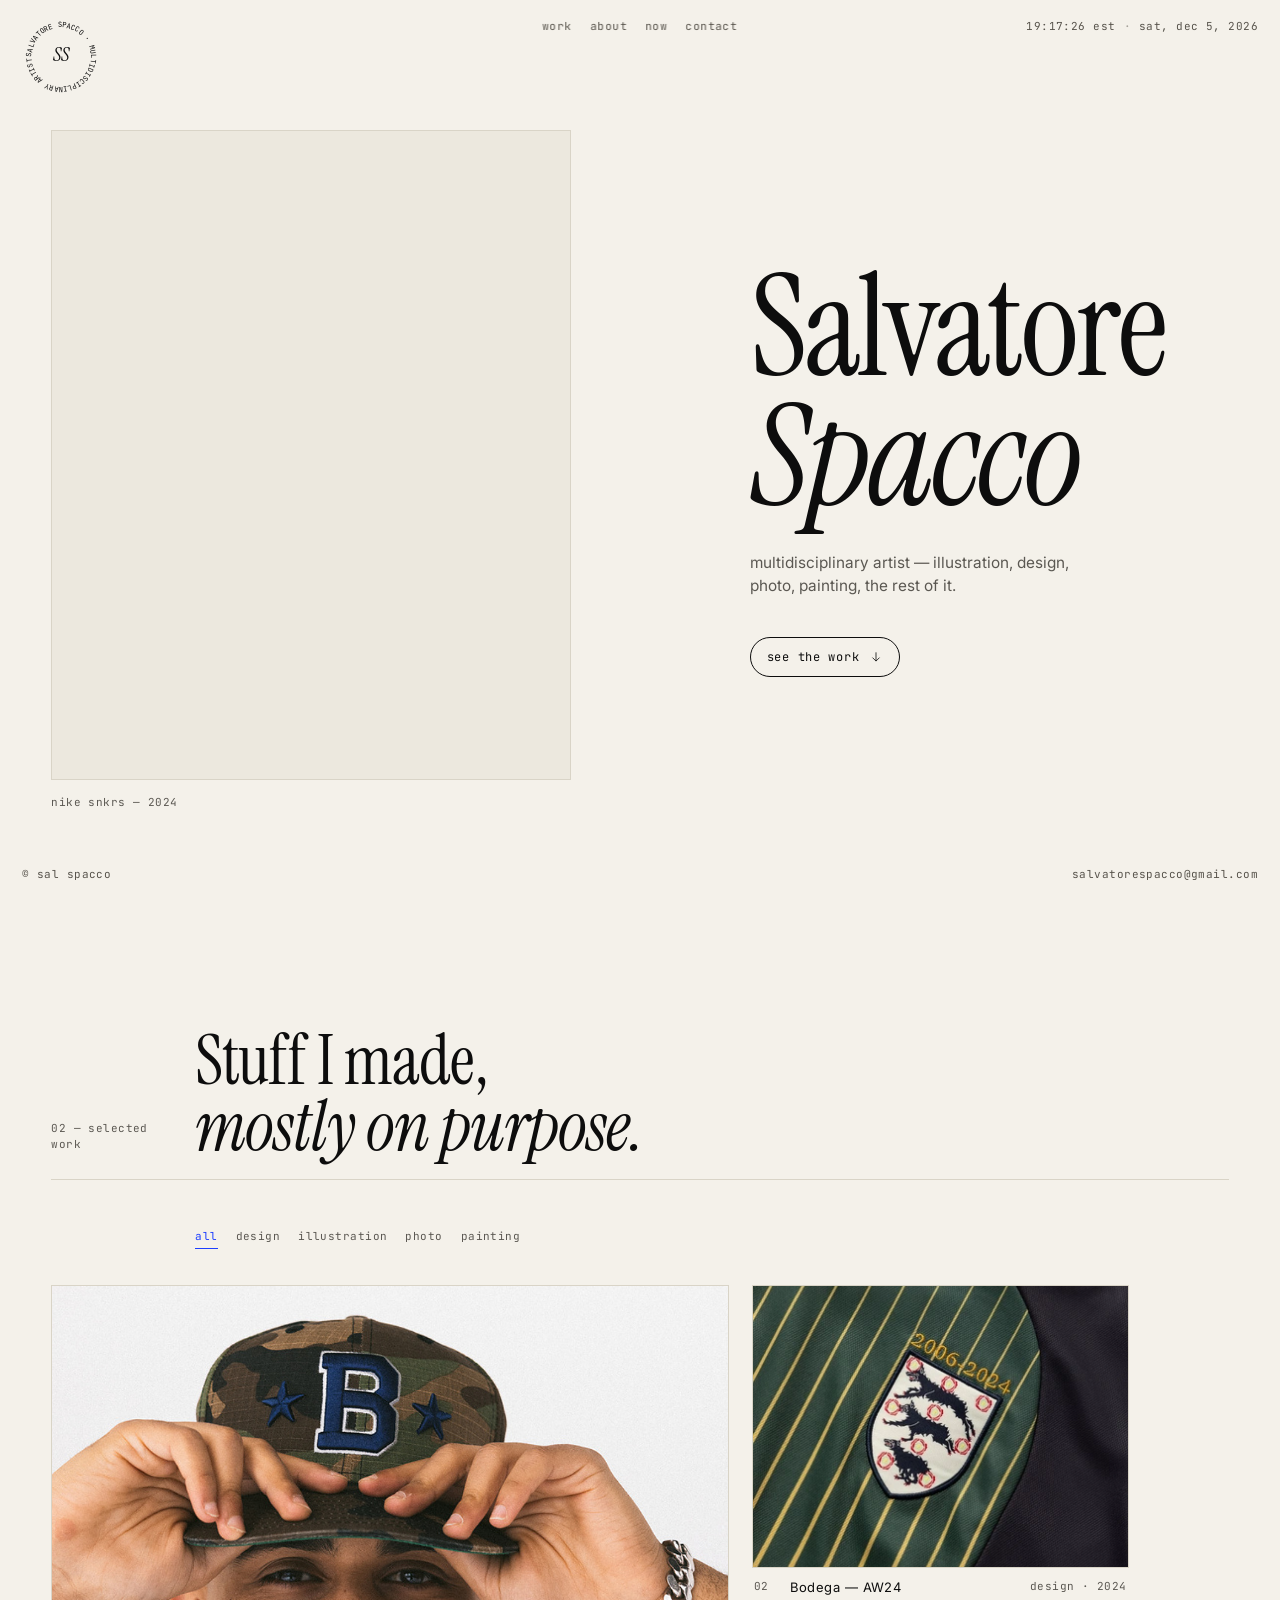
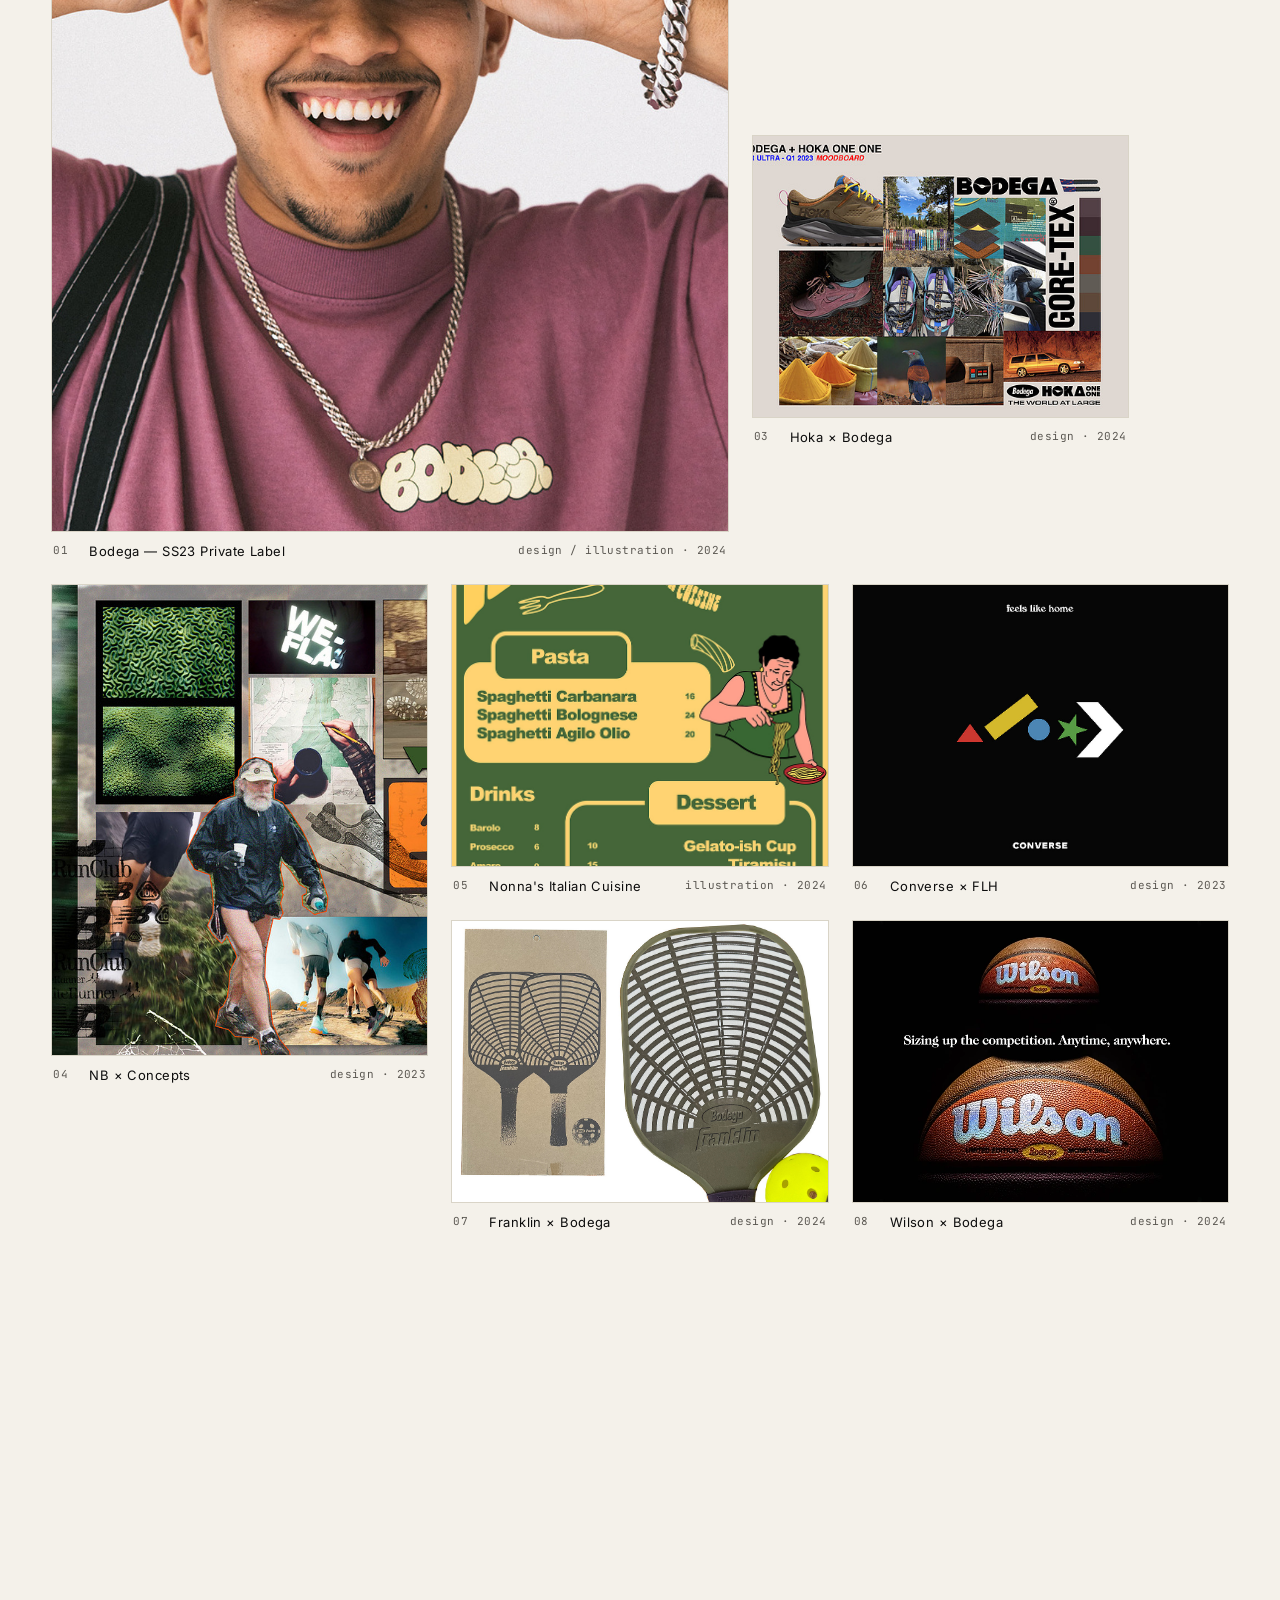
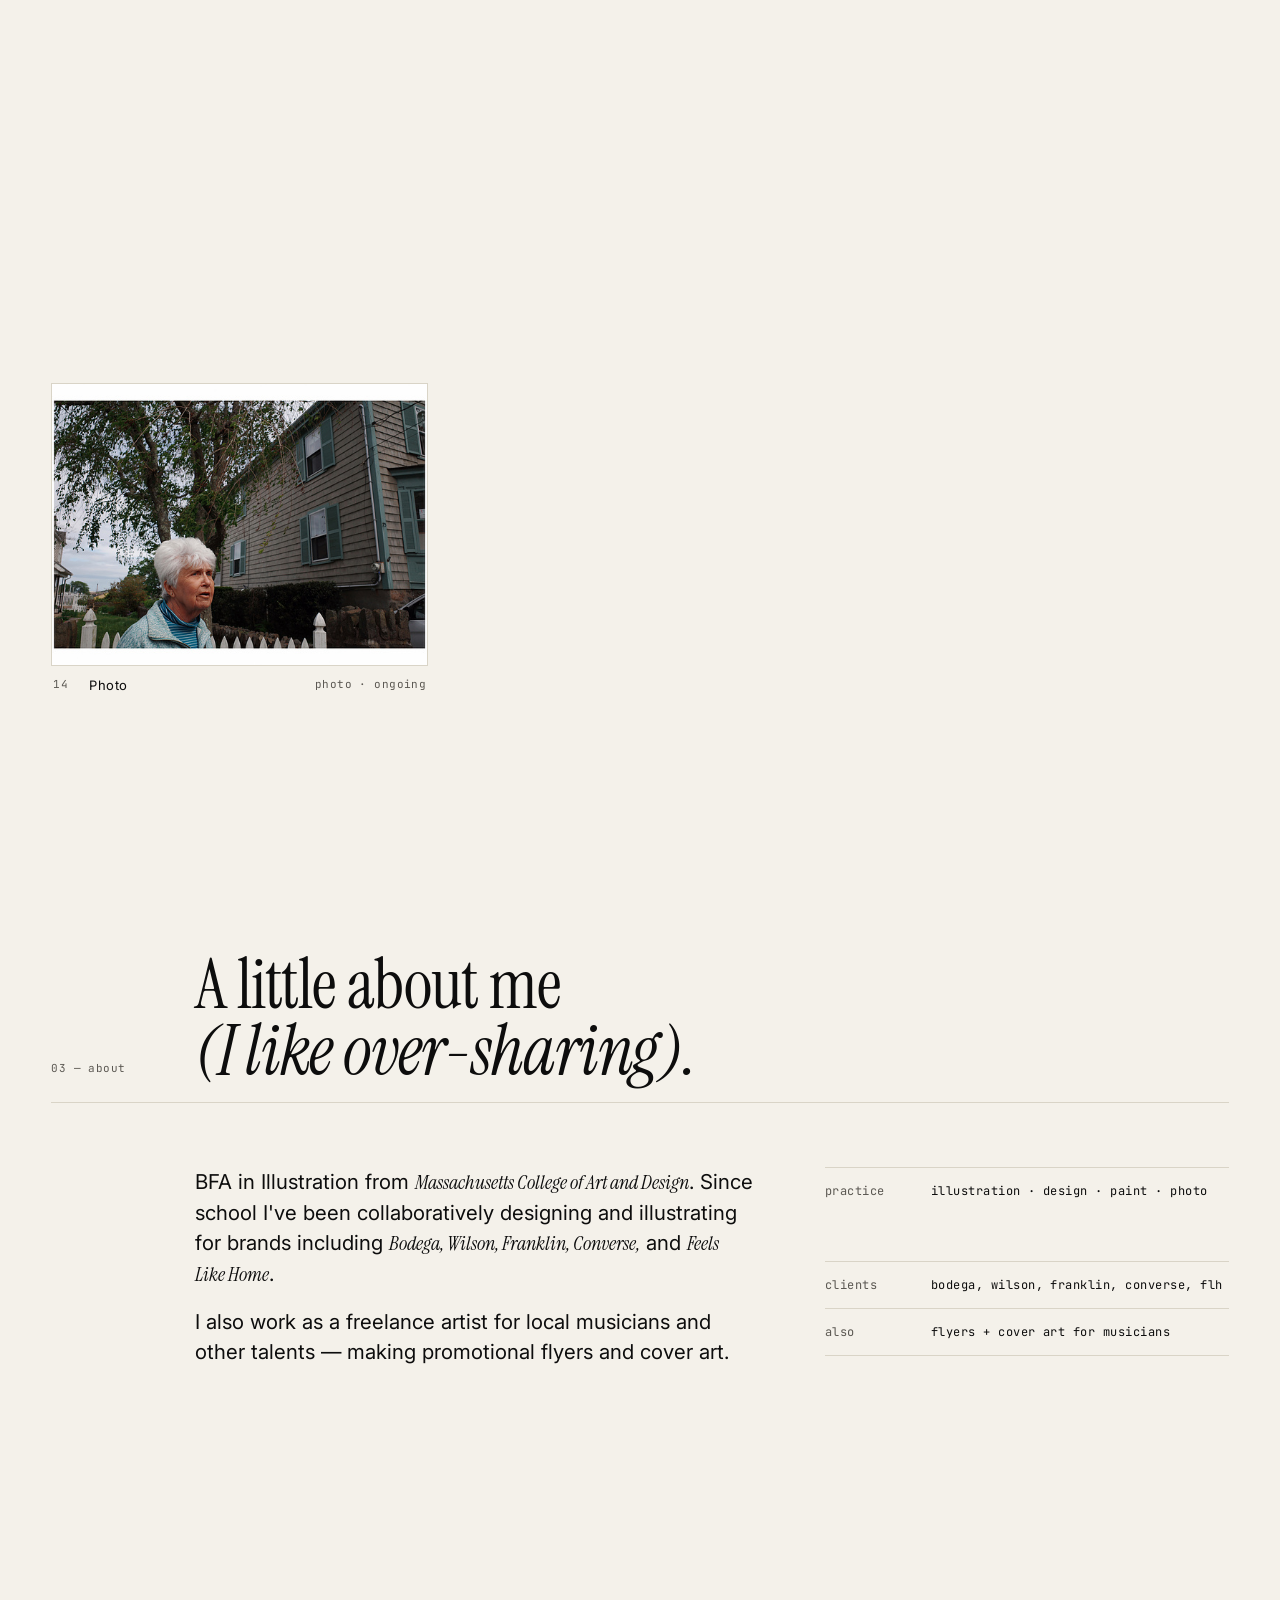
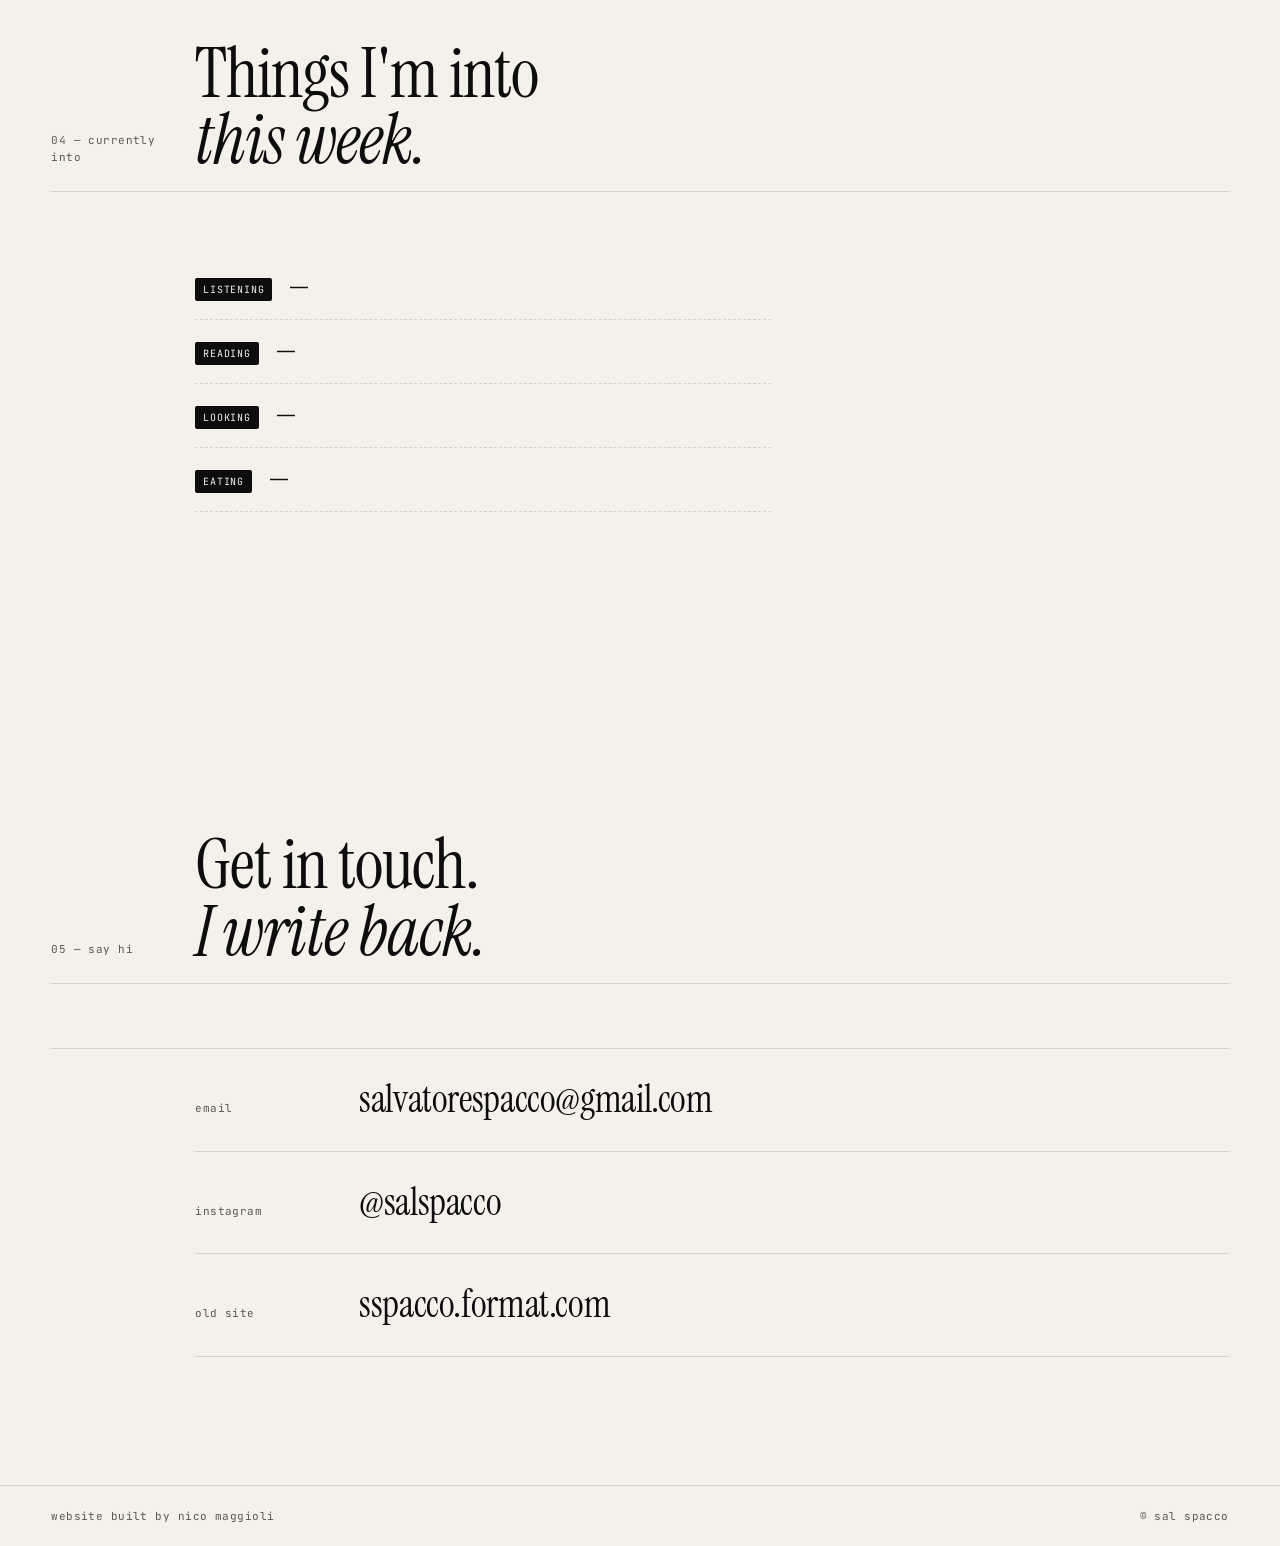
==== project.html @ c77a5cf7 "Add project detail pages, footer credit, and widow prevention - project.html template + projects.js " ====
<!doctype html>
<html lang="en">
<head>
<meta charset="utf-8" />
<meta name="viewport" content="width=device-width, initial-scale=1" />
<title>Project — Salvatore Spacco</title>
<link rel="preconnect" href="https://fonts.googleapis.com">
<link rel="preconnect" href="https://fonts.gstatic.com" crossorigin>
<link href="https://fonts.googleapis.com/css2?family=Inter:wght@300;400;500;700&family=JetBrains+Mono:wght@400;500&family=Instrument+Serif:ital@0;1&display=swap" rel="stylesheet">
<link rel="stylesheet" href="style.css" />
</head>
<body class="is-project">

<a href="index.html#top" class="logo" aria-label="home">
  <svg viewBox="0 0 100 100" aria-hidden="true">
    <defs>
      <path id="circle-path" d="M 50,50 m -38,0 a 38,38 0 1,1 76,0 a 38,38 0 1,1 -76,0" />
    </defs>
    <text class="logo-text">
      <textPath href="#circle-path" startOffset="0">SALVATORE SPACCO · MULTIDISCIPLINARY ARTIST · </textPath>
    </text>
    <text x="50" y="55" text-anchor="middle" class="logo-mark">SS</text>
  </svg>
</a>

<header class="micro top-right">
  <span id="clock">--:--:-- EST</span>
  <span class="dot">·</span>
  <span id="today">—</span>
</header>

<nav class="micro top-center">
  <a href="index.html#work">work</a>
  <a href="index.html#about">about</a>
  <a href="index.html#now">now</a>
  <a href="index.html#contact">contact</a>
</nav>

<aside class="micro bottom-right">
  <span><a href="mailto:salvatorespacco@gmail.com">salvatorespacco@gmail.com</a></span>
</aside>


<!-- ============ PROJECT HEAD ============ -->
<section class="p-head">
  <a class="p-back micro" href="index.html#work">← back to work</a>
  <h1 id="p-title" class="p-title">—</h1>
  <p id="p-meta" class="p-metaline micro">—</p>
  <p id="p-desc" class="p-desc">—</p>
</section>


<!-- ============ GALLERY ============ -->
<section id="p-gallery" class="p-gallery"></section>


<!-- ============ PREV / NEXT ============ -->
<section class="p-nav">
  <a id="p-prev" class="p-arrow" href="#">
    <span class="micro">← prev</span>
    <span id="p-prev-name" class="p-arrow-name">—</span>
  </a>
  <span id="p-counter" class="micro p-count">— / —</span>
  <a id="p-next" class="p-arrow p-arrow-r" href="#">
    <span class="micro">next →</span>
    <span id="p-next-name" class="p-arrow-name">—</span>
  </a>
</section>


<!-- ============ FOOTER (credit) ============ -->
<footer class="site-foot micro">
  <span>website built by <a href="https://nicomaggioli.com" target="_blank" rel="noopener">Nico Maggioli</a></span>
  <span>© sal spacco</span>
</footer>


<script src="projects.js"></script>
<script src="script.js"></script>
<script>renderProject();</script>
</body>
</html>
---- style.css ----
/* ============================================================
   sspacco — peeled-back, muted, a little crude.
   palette + type
   ============================================================ */
:root {
  --bg: #f4f1ea;          /* off-white, warm */
  --ink: #0d0d0d;         /* near-black */
  --ink-2: #5b5852;       /* muted secondary */
  --line: #d9d4c7;        /* hairline */
  --accent: #1d3fff;      /* one quiet-loud accent (Veneno blue) */
  --paper: #ece8de;       /* card paper */

  --serif: "Instrument Serif", "Times New Roman", serif;
  --sans:  "Inter", -apple-system, "Helvetica Neue", Helvetica, Arial, sans-serif;
  --mono:  "JetBrains Mono", ui-monospace, "SF Mono", Menlo, monospace;

  --pad: clamp(20px, 4vw, 56px);
}

* { box-sizing: border-box; }
html, body { margin: 0; padding: 0; }

html { scroll-behavior: smooth; }

body {
  background: var(--bg);
  color: var(--ink);
  font-family: var(--sans);
  font-weight: 400;
  font-size: 16px;
  line-height: 1.5;
  -webkit-font-smoothing: antialiased;
  text-rendering: optimizeLegibility;
  overflow-x: hidden;
}

p, li, dd, .tag, .kicker { text-wrap: pretty; }
h1, h2, h3, .hero-title h1, .section-head h2 { text-wrap: balance; }

a { color: inherit; text-decoration: none; transition: color 150ms ease; }
a:hover { color: var(--accent); }

img { max-width: 100%; display: block; }
ul { list-style: none; padding: 0; margin: 0; }
em { font-family: var(--serif); font-style: italic; font-weight: 400; }

/* ============================================================
   micro corner type — quiet but present
   ============================================================ */
.micro {
  font-family: var(--mono);
  font-size: 11px;
  letter-spacing: 0.04em;
  text-transform: lowercase;
  color: var(--ink-2);
}
.micro a { color: var(--ink-2); }
.micro a:hover { color: var(--accent); }

.top-right, .top-center, .bottom-left, .bottom-right {
  position: fixed;
  z-index: 50;
  padding: 18px 22px;
  mix-blend-mode: multiply;
}
.top-right  { top: 0; right: 0; display: flex; gap: 8px; align-items: center; }
.top-center { top: 0; left: 50%; transform: translateX(-50%);
              display: flex; gap: 18px; }
.bottom-left  { bottom: 0; left: 0; }
.bottom-right { bottom: 0; right: 0; }

.dot { opacity: 0.5; }

.blink { color: #c0392b; animation: blink 1.6s ease-in-out infinite; }
@keyframes blink { 0%, 100% { opacity: 1; } 50% { opacity: 0.25; } }

/* ============================================================
   circular logo — clickable home
   ============================================================ */
.logo {
  position: fixed;
  top: 18px; left: 22px;
  width: 78px; height: 78px;
  z-index: 60;
  display: block;
  animation: spin 28s linear infinite;
}
.logo:hover { animation-duration: 6s; }
@keyframes spin { to { transform: rotate(360deg); } }

.logo svg { width: 100%; height: 100%; }
.logo-text { font-family: var(--mono); font-size: 9.2px; letter-spacing: 0.04em; fill: var(--ink); }
.logo-mark { font-family: var(--serif); font-style: italic; font-size: 26px; fill: var(--ink); }

/* ============================================================
   HERO — off-center, lots of empty space
   ============================================================ */
.hero {
  min-height: 100vh;
  padding: 120px var(--pad) 80px;
  display: grid;
  grid-template-columns: 1.1fr 1fr;
  gap: clamp(24px, 5vw, 80px);
  align-items: center;
}

.hero-stack { position: relative; }

.hero-video {
  position: relative;
  aspect-ratio: 4 / 5;
  width: 100%;
  max-width: 520px;
  background: var(--paper);
  border: 1px solid var(--line);
  overflow: hidden;
}
.hero-video video {
  width: 100%; height: 100%;
  object-fit: cover;
  display: block;
}

.hero-meta {
  margin-top: 14px;
  display: flex; justify-content: space-between;
  font-family: var(--mono); font-size: 11px;
  color: var(--ink-2);
  text-transform: lowercase; letter-spacing: 0.04em;
}

/* hero title */
.hero-title { padding-left: clamp(0px, 4vw, 60px); }
.hero-title h1 {
  font-family: var(--serif);
  font-weight: 400;
  font-size: clamp(64px, 11vw, 168px);
  line-height: 0.92;
  letter-spacing: -0.02em;
  margin: 0 0 28px;
}
.hero-title .line { display: block; }
.hero-title em { font-style: italic; }

.tag {
  font-family: var(--sans);
  font-size: clamp(15px, 1.2vw, 18px);
  color: var(--ink-2);
  max-width: 36ch;
  margin: 0 0 40px;
}

.scroll-arrow {
  display: inline-flex; align-items: center; gap: 10px;
  font-family: var(--mono); font-size: 12px;
  text-transform: lowercase; letter-spacing: 0.06em;
  border: 1px solid var(--ink);
  padding: 10px 16px;
  border-radius: 999px;
  transition: background 200ms ease, color 200ms ease;
}
.scroll-arrow svg { width: 14px; height: 14px; }
.scroll-arrow:hover {
  background: var(--accent); color: var(--bg);
  border-color: var(--accent);
}

/* ============================================================
   section heads
   ============================================================ */
section { padding: clamp(80px, 10vw, 140px) var(--pad); }

.section-head {
  display: grid;
  grid-template-columns: 120px 1fr;
  gap: 24px;
  align-items: end;
  margin-bottom: clamp(40px, 5vw, 72px);
  padding-bottom: 18px;
  border-bottom: 1px solid var(--line);
}
.section-head .idx { padding-bottom: 8px; }
.section-head h2 {
  font-family: var(--serif);
  font-weight: 400;
  font-size: clamp(36px, 5.4vw, 88px);
  line-height: 0.96;
  letter-spacing: -0.015em;
  margin: 0;
}

/* ============================================================
   WORK — grid
   ============================================================ */
.filter {
  display: flex; gap: 18px;
  margin: -20px 0 36px;
  padding-left: 144px;
}
.filter li {
  cursor: pointer;
  padding: 4px 0;
  border-bottom: 1px solid transparent;
  transition: border-color 150ms ease, color 150ms ease;
}
.filter li:hover { color: var(--accent); }
.filter li.is-on { color: var(--accent); border-bottom-color: var(--accent); }

.grid {
  display: grid;
  grid-template-columns: repeat(12, 1fr);
  gap: clamp(14px, 1.8vw, 28px);
}

.card {
  grid-column: span 4;
  display: flex; flex-direction: column; gap: 10px;
  cursor: pointer;
  transition: opacity 250ms ease;
}
.card.big  { grid-column: span 7; grid-row: span 2; }
.card.tall { grid-column: span 4; grid-row: span 2; }
.card.wide { grid-column: span 8; }

.card.is-hidden { display: none; }

.card a {
  display: flex; flex-direction: column; gap: 10px;
  color: inherit;
}
.card a:hover { color: inherit; }
.card a:hover .card-meta span:nth-child(2) { color: var(--accent); }

.card-img {
  position: relative;
  aspect-ratio: 4 / 3;
  background: var(--paper);
  border: 1px solid var(--line);
  overflow: hidden;
  transition: transform 400ms cubic-bezier(.2,.7,.2,1);
}
.card-img img {
  width: 100%; height: 100%;
  object-fit: cover;
  display: block;
}
.card.big .card-img,
.card.tall .card-img { aspect-ratio: 4 / 5; }
.card.wide .card-img { aspect-ratio: 16 / 7; }

.card:hover .card-img { transform: translateY(-4px); }

.placeholder {
  position: absolute; inset: 0;
  display: flex; align-items: center; justify-content: center;
  font-family: var(--mono); font-size: 12px;
  color: var(--ink-2); letter-spacing: 0.04em;
  text-transform: lowercase;
}

.card-meta {
  display: grid;
  grid-template-columns: 24px 1fr auto;
  gap: 12px;
  font-family: var(--mono); font-size: 11px;
  color: var(--ink-2); letter-spacing: 0.04em;
  text-transform: lowercase;
  padding: 0 2px;
}
.card-meta span:nth-child(2) { color: var(--ink); text-transform: none; font-family: var(--sans); font-size: 13px; }

/* ============================================================
   ABOUT
   ============================================================ */
.about-grid {
  display: grid;
  grid-template-columns: 1.4fr 1fr;
  gap: clamp(32px, 5vw, 80px);
  padding-left: 144px;
}
.bio p {
  font-size: clamp(18px, 1.6vw, 24px);
  line-height: 1.45;
  max-width: 52ch;
  margin: 0 0 18px;
}
.facts li {
  display: grid;
  grid-template-columns: 90px 1fr;
  gap: 16px;
  padding: 14px 0;
  border-top: 1px solid var(--line);
  font-family: var(--mono); font-size: 12px;
  letter-spacing: 0.04em;
  text-transform: lowercase;
}
.facts li:last-child { border-bottom: 1px solid var(--line); }
.facts li span:first-child { color: var(--ink-2); }
.facts li span:last-child  { color: var(--ink); }

/* ============================================================
   NOW
   ============================================================ */
.now-list {
  padding-left: 144px;
  max-width: 720px;
}
.now-list li {
  display: flex; gap: 18px; align-items: baseline;
  padding: 18px 0;
  border-bottom: 1px dashed var(--line);
  font-size: clamp(16px, 1.4vw, 20px);
}
.tag-pill {
  font-family: var(--mono); font-size: 10px;
  text-transform: uppercase; letter-spacing: 0.08em;
  background: var(--ink); color: var(--bg);
  padding: 4px 8px; border-radius: 2px;
  flex-shrink: 0;
}

/* ============================================================
   CONTACT
   ============================================================ */
.contact-list {
  padding-left: 144px;
  border-top: 1px solid var(--line);
}
.contact-list li {
  display: grid;
  grid-template-columns: 140px 1fr;
  gap: 24px;
  padding: 22px 0;
  border-bottom: 1px solid var(--line);
  align-items: baseline;
}
.contact-list li > span {
  font-family: var(--mono); font-size: 11px;
  text-transform: lowercase; letter-spacing: 0.04em;
  color: var(--ink-2);
}
.contact-list li a {
  font-family: var(--serif);
  font-size: clamp(28px, 3vw, 44px);
  letter-spacing: -0.01em;
}
.contact-list li a:hover {
  color: var(--accent); text-decoration: none;
}

.signoff {
  margin-top: 60px;
  text-align: center;
  opacity: 0.7;
}

/* ============================================================
   reveal on scroll
   ============================================================ */
.reveal { opacity: 0; transform: translateY(18px); transition: opacity 800ms ease, transform 800ms cubic-bezier(.2,.7,.2,1); }
.reveal.is-in { opacity: 1; transform: none; }

/* ============================================================
   PROJECT PAGE
   ============================================================ */
body.is-project { padding-bottom: 0; }

.p-head {
  padding: clamp(110px, 14vh, 160px) var(--pad) clamp(36px, 4vw, 56px);
  display: grid;
  gap: 16px;
  border-bottom: 1px solid var(--line);
}
.p-back {
  justify-self: start;
  margin-bottom: 8px;
  transition: color 150ms ease;
}
.p-back:hover { color: var(--accent); text-decoration: none; }

.p-title {
  font-family: var(--serif);
  font-weight: 400;
  font-size: clamp(48px, 7.5vw, 120px);
  line-height: 0.96;
  letter-spacing: -0.02em;
  margin: 0;
  text-wrap: balance;
}
.p-metaline {
  margin: 0;
  color: var(--ink-2);
}
.p-desc {
  font-family: var(--sans);
  font-size: clamp(16px, 1.3vw, 19px);
  line-height: 1.5;
  color: var(--ink);
  max-width: 64ch;
  margin: 8px 0 0;
}

.p-gallery {
  padding: clamp(40px, 5vw, 72px) var(--pad);
  display: grid;
  gap: clamp(20px, 3vw, 48px);
  max-width: 1200px;
  margin: 0 auto;
}
.p-fig {
  margin: 0;
  border: 1px solid var(--line);
  background: var(--paper);
  overflow: hidden;
}
.p-fig img {
  width: 100%;
  height: auto;
  display: block;
}

.p-nav {
  display: grid;
  grid-template-columns: 1fr auto 1fr;
  gap: 16px;
  align-items: center;
  padding: clamp(40px, 5vw, 72px) var(--pad);
  border-top: 1px solid var(--line);
}
.p-arrow {
  display: grid;
  gap: 6px;
  font-family: var(--serif);
  font-size: clamp(20px, 2.6vw, 32px);
  font-weight: 400;
  letter-spacing: -0.01em;
  transition: color 150ms ease;
}
.p-arrow .micro { color: var(--ink-2); transition: color 150ms ease; }
.p-arrow-r { text-align: right; justify-items: end; }
.p-arrow:hover { color: var(--accent); text-decoration: none; }
.p-arrow:hover .micro { color: var(--accent); }
.p-count {
  color: var(--ink-2);
  white-space: nowrap;
}

/* site-wide footer credit */
.site-foot {
  display: flex;
  justify-content: space-between;
  align-items: center;
  gap: 16px;
  padding: 22px var(--pad);
  border-top: 1px solid var(--line);
}
.site-foot a { transition: color 150ms ease; }
.site-foot a:hover { color: var(--accent); text-decoration: none; }


/* ============================================================
   responsive
   ============================================================ */
@media (max-width: 880px) {
  .hero { grid-template-columns: 1fr; padding-top: 140px; }
  .hero-title { padding-left: 0; }
  .section-head { grid-template-columns: 1fr; gap: 12px; }
  .section-head .idx { padding-bottom: 0; }
  .filter { padding-left: 0; }
  .about-grid { grid-template-columns: 1fr; padding-left: 0; }
  .now-list { padding-left: 0; }
  .contact-list { padding-left: 0; }
  .contact-list li { grid-template-columns: 1fr; gap: 4px; }
  .grid { grid-template-columns: repeat(6, 1fr); }
  .card { grid-column: span 6; }
  .card.big, .card.tall, .card.wide { grid-column: span 6; grid-row: auto; }
  .top-center { display: none; }
  .logo { width: 62px; height: 62px; top: 14px; left: 14px; }
}
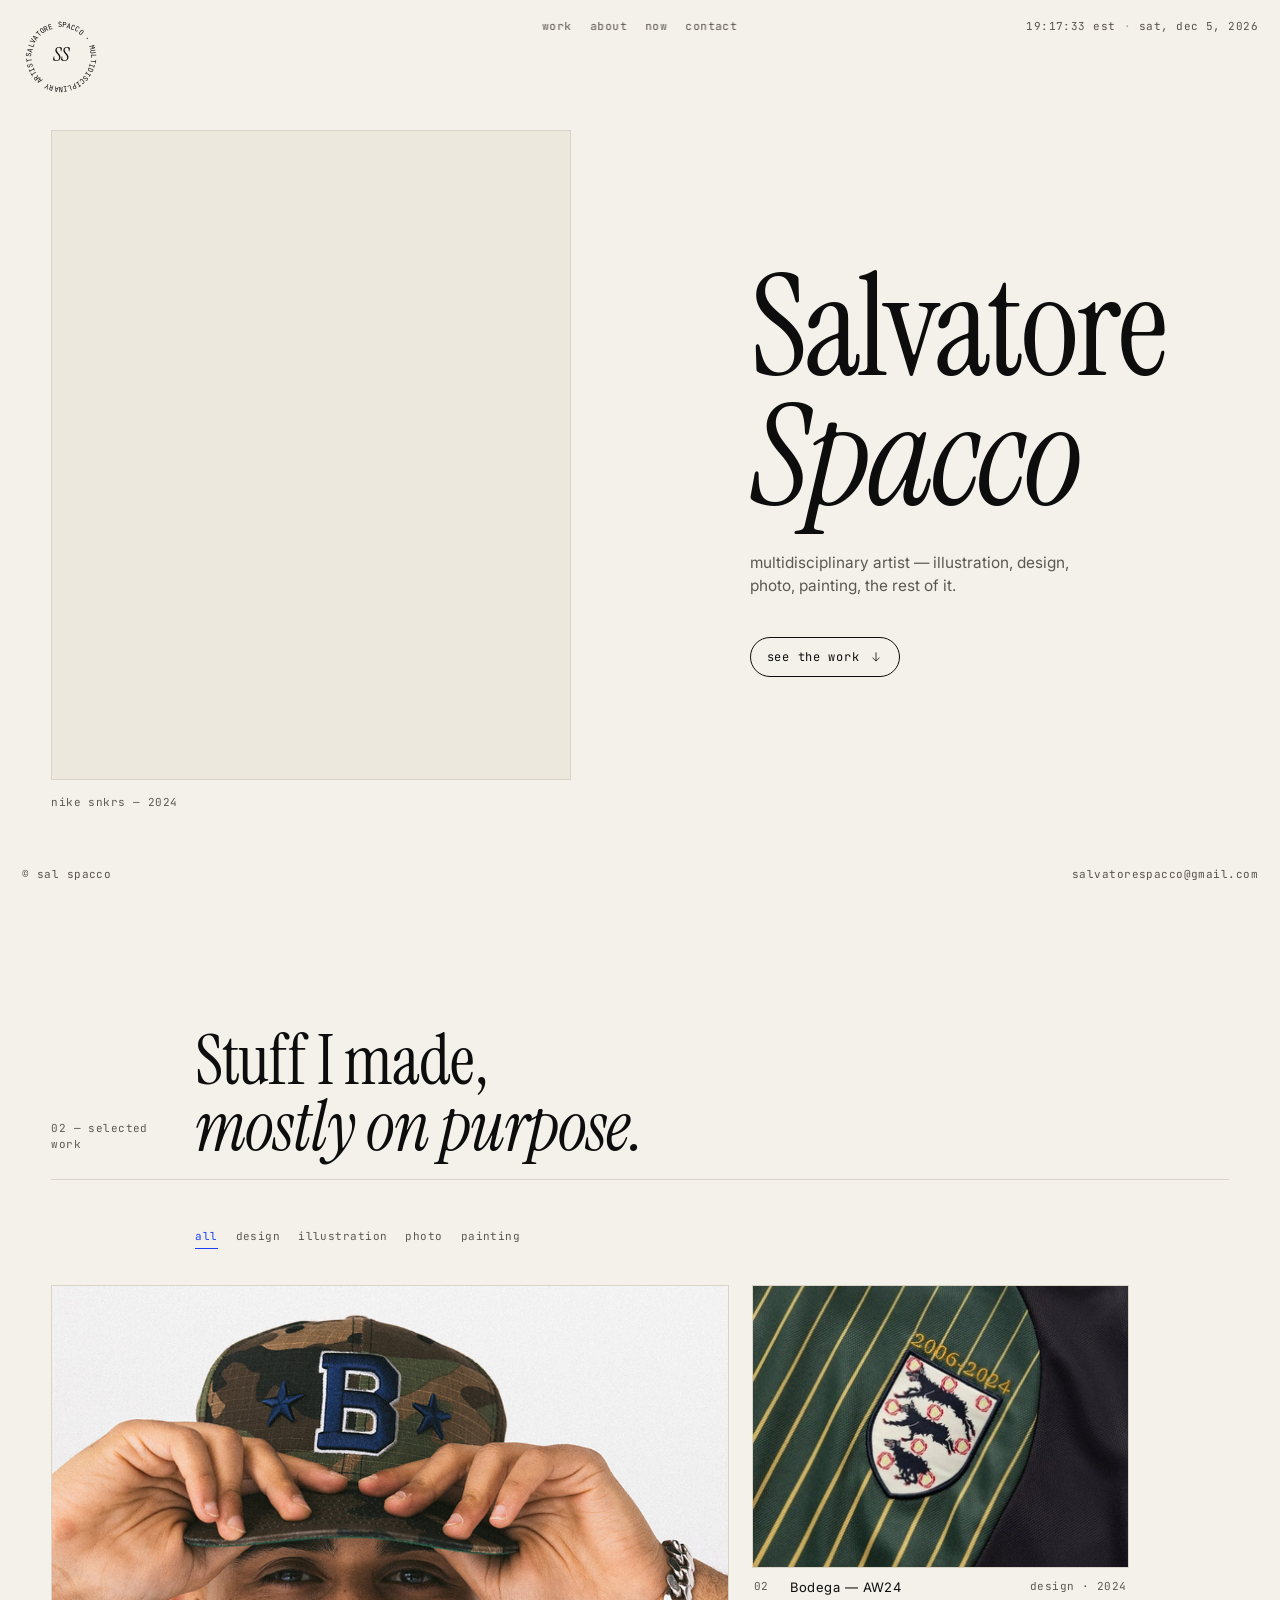
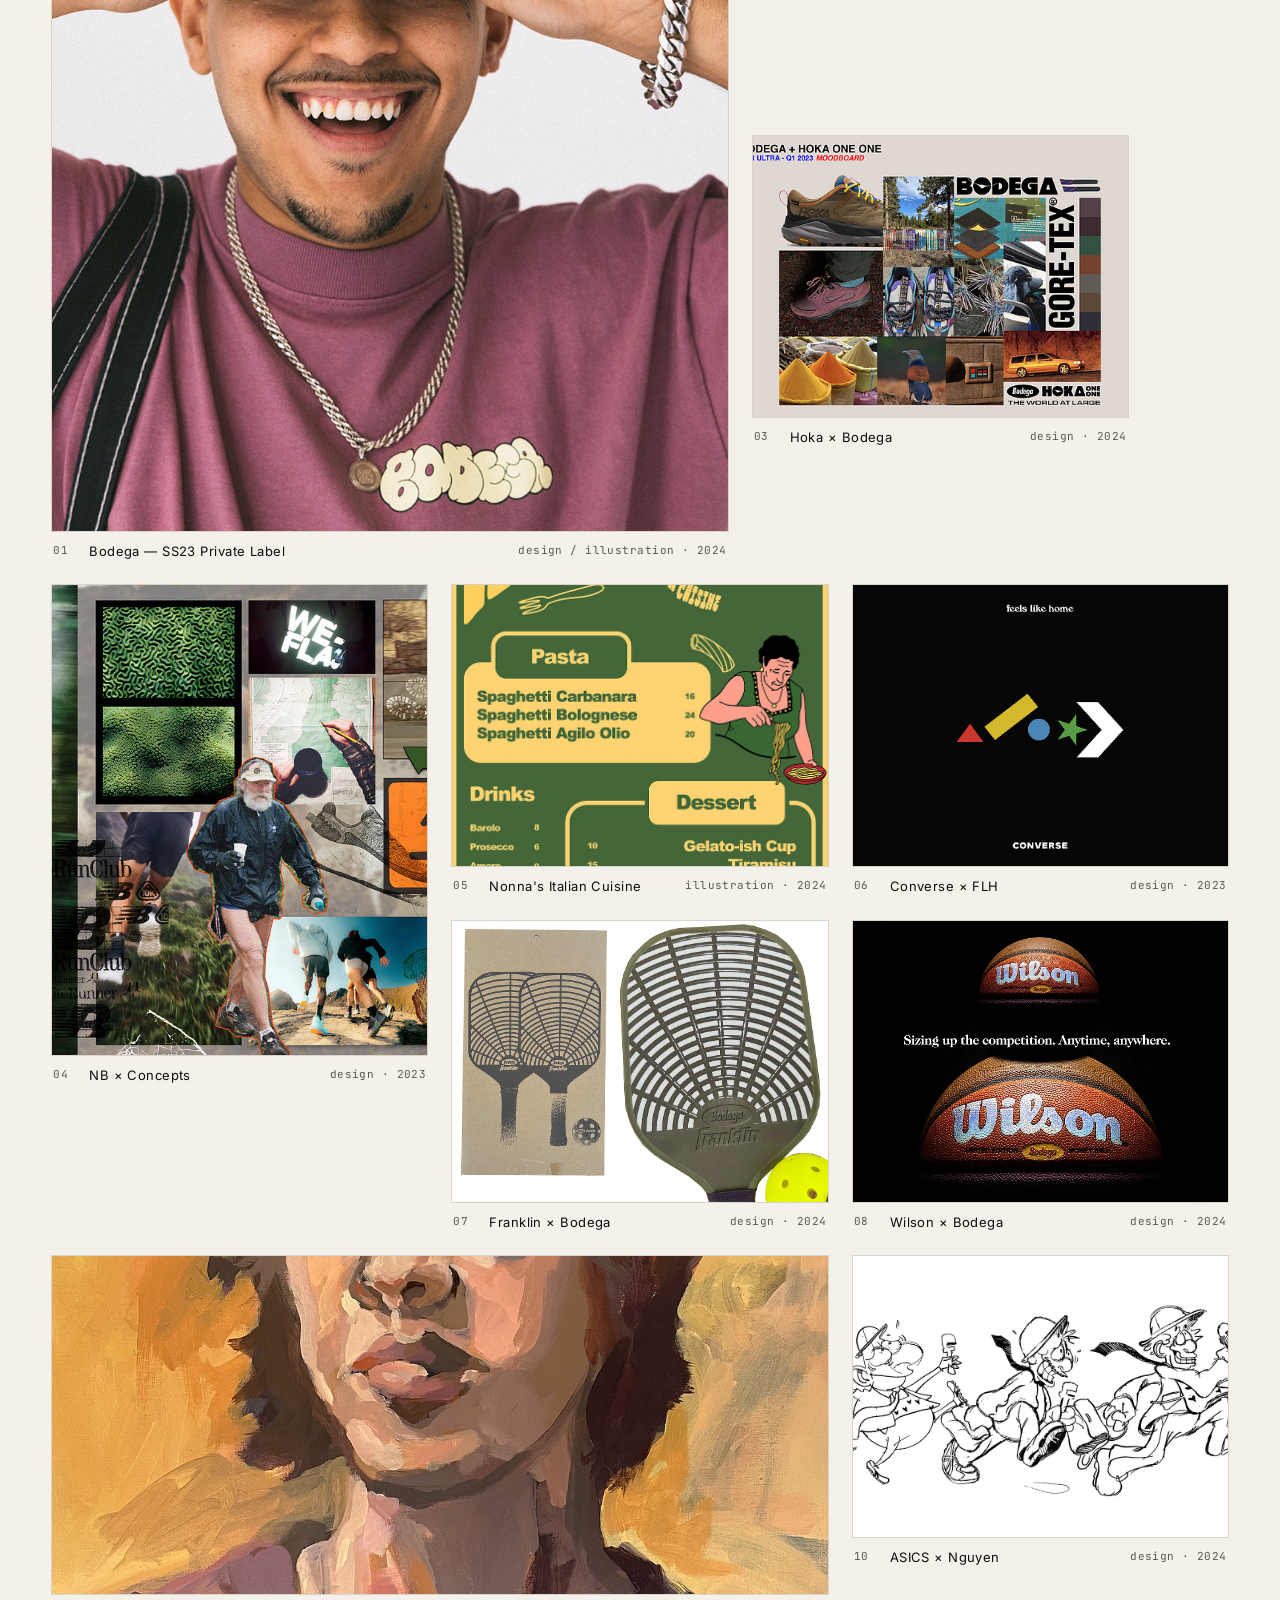
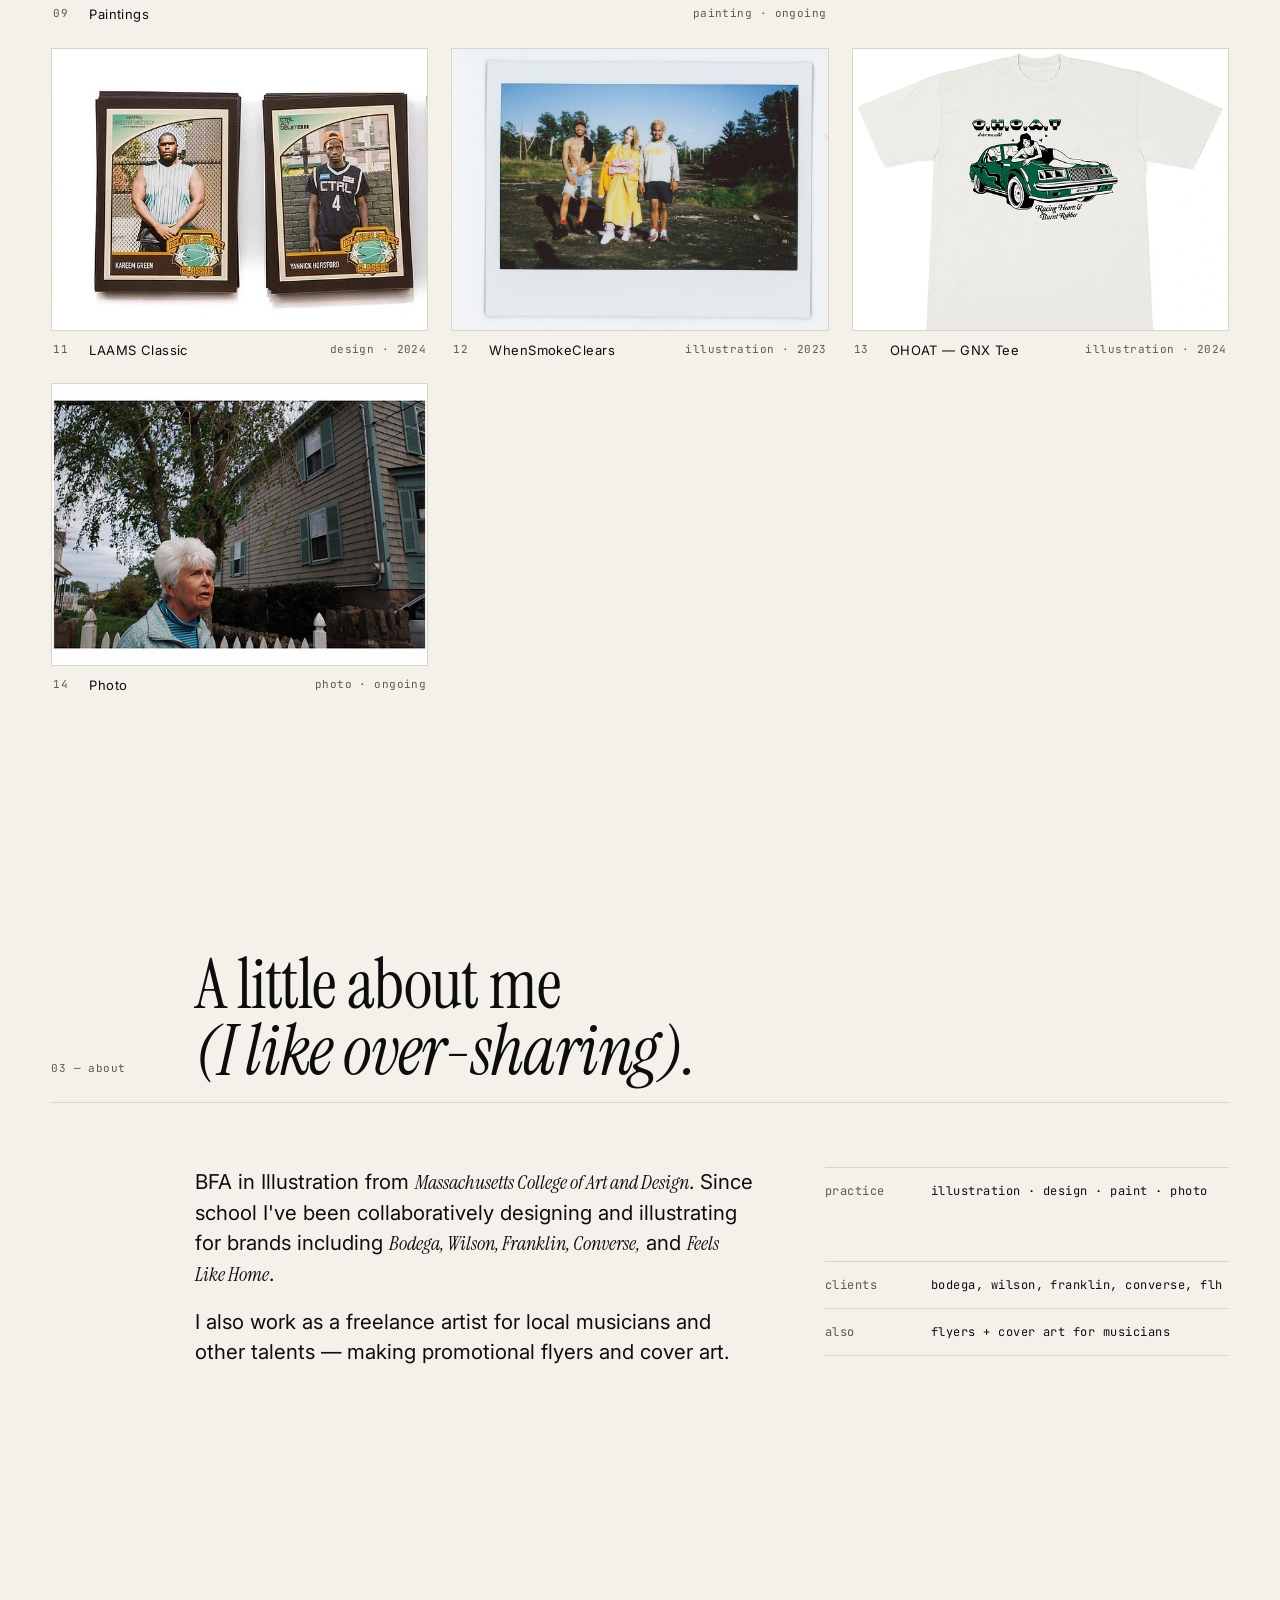
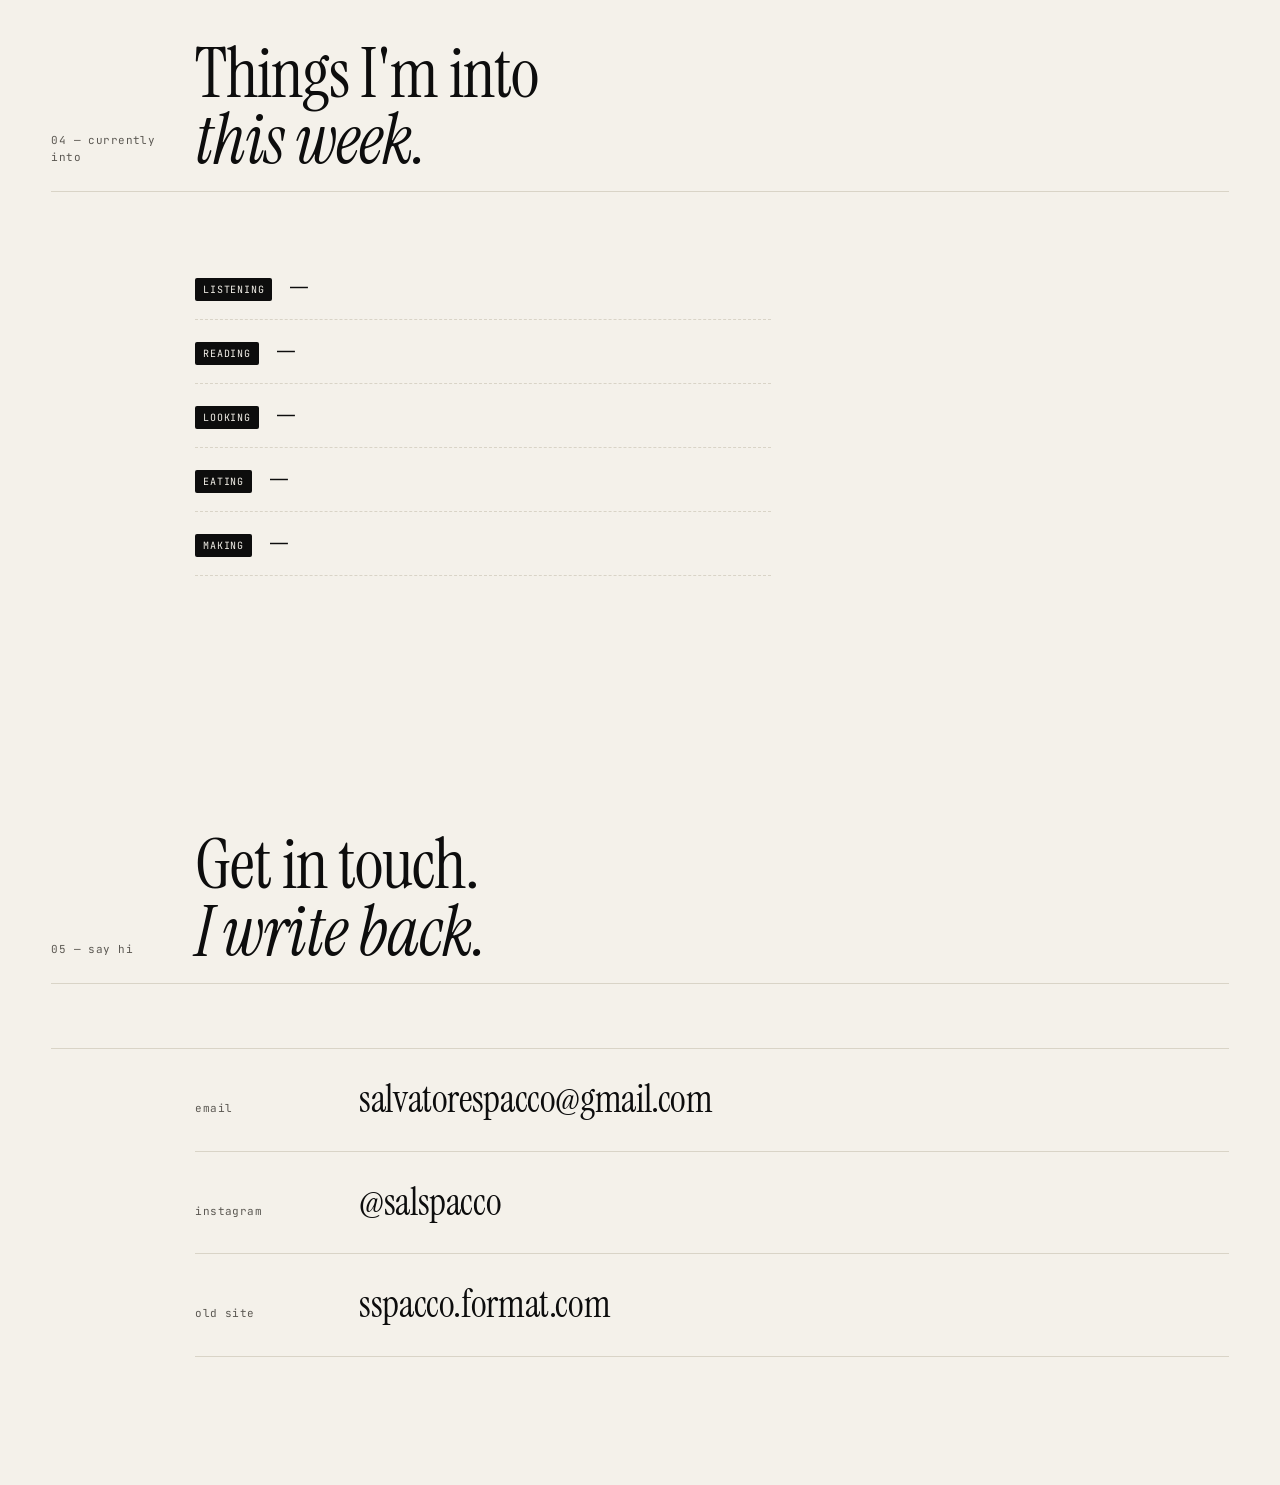
==== commit f70f05c4: "Remove site footer credit Co-Authored-By: Claude Opus 4.7 (1M context) <noreply@anthropic.com>" ====
--- a/project.html
+++ b/project.html
@@ -68,13 +68,6 @@
 </section>
 
 
-<!-- ============ FOOTER (credit) ============ -->
-<footer class="site-foot micro">
-  <span>website built by <a href="https://nicomaggioli.com" target="_blank" rel="noopener">Nico Maggioli</a></span>
-  <span>© sal spacco</span>
-</footer>
-
-
 <script src="projects.js"></script>
 <script src="script.js"></script>
 <script>renderProject();</script>
--- a/style.css
+++ b/style.css
@@ -444,19 +444,6 @@
   color: var(--ink-2);
   white-space: nowrap;
 }
-
-/* site-wide footer credit */
-.site-foot {
-  display: flex;
-  justify-content: space-between;
-  align-items: center;
-  gap: 16px;
-  padding: 22px var(--pad);
-  border-top: 1px solid var(--line);
-}
-.site-foot a { transition: color 150ms ease; }
-.site-foot a:hover { color: var(--accent); text-decoration: none; }
-
 
 /* ============================================================
    responsive
